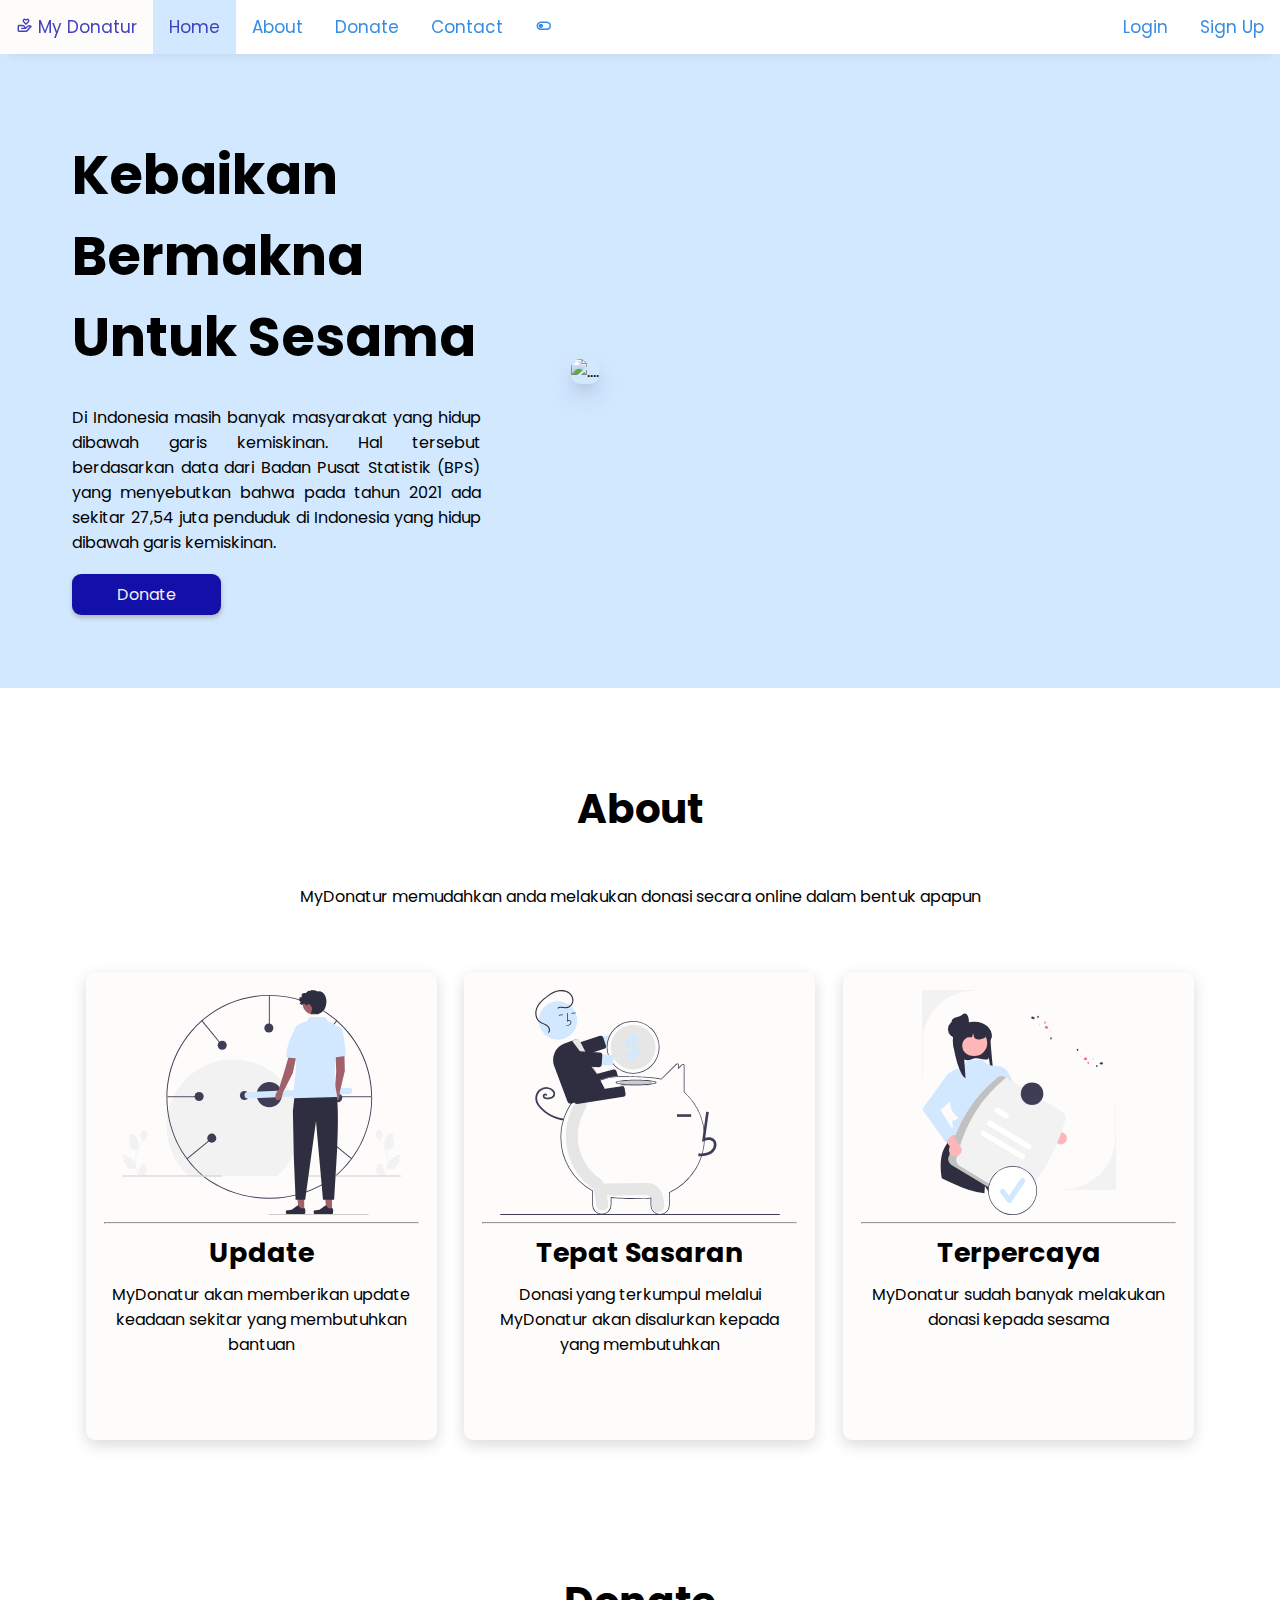
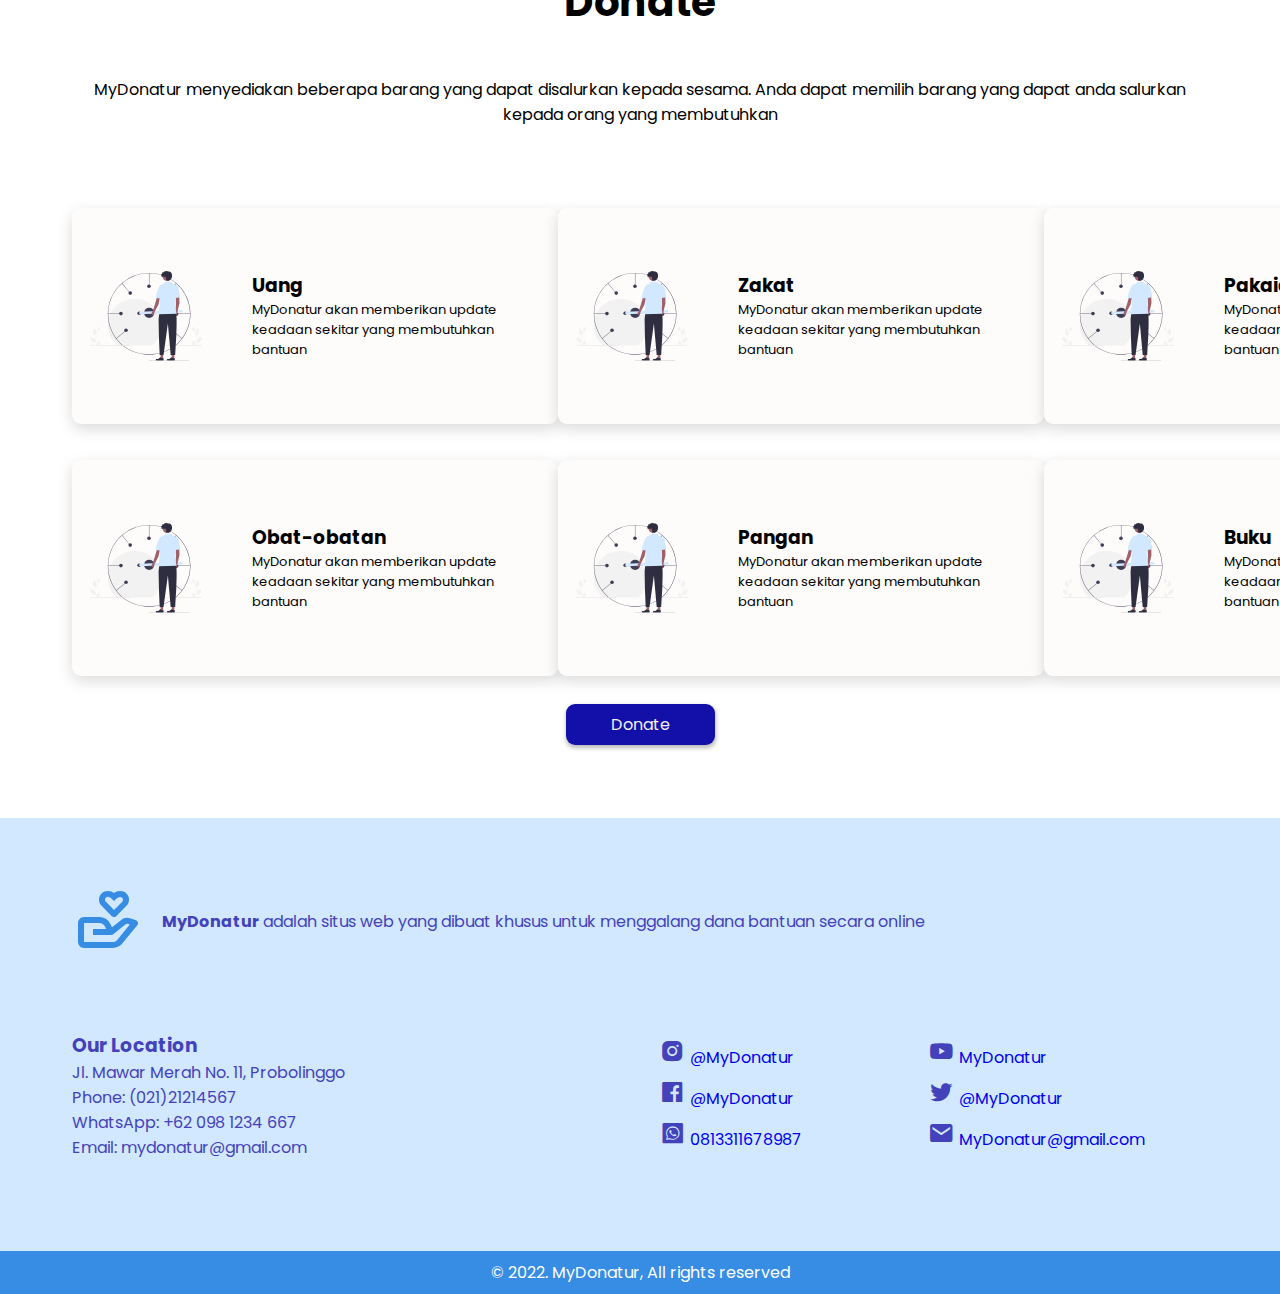
==== index.html @ 5622f36f "lagi" ====
<!DOCTYPE html>
<html lang="en">
  <head>
    <meta charset="UTF-8" />
    <meta http-equiv="X-UA-Compatible" content="IE=edge" />
    <meta name="viewport" content="width=device-width, initial-scale=1.0" />

    <!-- BOX ICON -->
    <link href="https://unpkg.com/boxicons@2.1.2/css/boxicons.min.css" rel="stylesheet" />

    <!-- CSS -->
    <link rel="stylesheet" href="assets/css/style.css" />
    <link rel="stylesheet" href="assets/css/landingpage.css" />

    <title>Document</title>
  </head>
  <body>
    <!-- NAVBAR -->
    <div class="topnav" id="myTopnav">
      <div class="left-nav">
        <a href="landingpage.html" class="nav__logo">
          <i class="bx bx-donate-heart"></i>
          My Donatur
        </a>
        <a href="#home" class="nav__link active">Home</a>
        <a href="#about" class="nav__link">About</a>
        <a href="#donate" class="nav__link">Donate</a>
        <a href="#contact" class="nav__link">Contact</a>
        <a href="#" class="nav__link"><i class="bx bx-toggle-left change-theme" id="theme-button"></i></a>
      </div>
      <div class="right-nav">
        <a href="signIn.html" class="nav__link">Login</a>
        <a href="register.html" class="nav__link">Sign Up</a>
        <a href="javascript:void(0);" class="icon" onclick="myFunction()">
          <i class="bx bx-grid-alt"></i>
        </a>
      </div>
    </div>
    <!-- END NAVBAR -->

    <!-- MAIN -->
    <main class="l-main">
      <!-- HOME -->
      <section class="home" id="home">
        <div class="home__container bd-container bd-grid">
          <div class="home__data">
            <h1 class="home__title">Kebaikan Bermakna Untuk Sesama</h1>
            <p class="home__description">
              Di Indonesia masih banyak masyarakat yang hidup dibawah garis kemiskinan. Hal tersebut berdasarkan data dari Badan Pusat Statistik (BPS) yang menyebutkan bahwa pada tahun 2021 ada sekitar 27,54 juta penduduk di Indonesia yang
              hidup dibawah garis kemiskinan.
            </p>
            <a href="#" class="button">Donate</a>
          </div>
          <div class="home__img">
            <img src="assets/img/img-hero.png" alt="...." />
          </div>
        </div>
      </section>
      <!-- END HOME -->

      <!-- ABOUT -->
      <section class="about" id="about">
        <div class="about__container bd-container bd-grid">
          <div class="about__data">
            <h1 class="about__title">About</h1>
            <p class="about__description">MyDonatur memudahkan anda melakukan donasi secara online dalam bentuk apapun</p>
          </div>
          <div class="card-container">
            <div class="card-item">
              <img src="assets/img/fast.svg" alt="...." />
              <hr />
              <h3 class="card__title">Update</h3>
              <p class="card__description">MyDonatur akan memberikan update keadaan sekitar yang membutuhkan bantuan</p>
            </div>
            <div class="card-item">
              <img src="assets/img/saving.svg" alt="...." />
              <hr />
              <h3 class="card__title">Tepat Sasaran</h3>
              <p class="card__description">Donasi yang terkumpul melalui MyDonatur akan disalurkan kepada yang membutuhkan</p>
            </div>
            <div class="card-item">
              <img src="assets/img/certivication.svg" alt="...." />
              <hr />
              <h3 class="card__title">Terpercaya</h3>
              <p class="card__description">MyDonatur sudah banyak melakukan donasi kepada sesama</p>
            </div>
          </div>
        </div>
      </section>
      <!-- END ABOUT -->

      <!-- DONATE -->
      <section class="donate" id="donate">
        <div class="donate__container bd-container bd-grid">
          <div class="donate__data">
            <h1 class="donate__title">Donate</h1>
            <p class="donate__description">MyDonatur menyediakan beberapa barang yang dapat disalurkan kepada sesama. Anda dapat memilih barang yang dapat anda salurkan kepada orang yang membutuhkan</p>
          </div>
          <div class="donate__card-container">
            <div class="card-item">
              <img src="assets/img/card.svg" alt="...." />
              <div class="card-data">
                <h3 class="card__title">Uang</h3>
                <p class="card__description">MyDonatur akan memberikan update keadaan sekitar yang membutuhkan bantuan</p>
              </div>
            </div>
            <div class="card-item">
              <img src="assets/img/card.svg" alt="...." />
              <div class="card-data">
                <h3 class="card__title">Zakat</h3>
                <p class="card__description">MyDonatur akan memberikan update keadaan sekitar yang membutuhkan bantuan</p>
              </div>
            </div>
            <div class="card-item">
              <img src="assets/img/card.svg" alt="...." />
              <div class="card-data">
                <h3 class="card__title">Pakaian</h3>
                <p class="card__description">MyDonatur akan memberikan update keadaan sekitar yang membutuhkan bantuan</p>
              </div>
            </div>
            <div class="card-item">
              <img src="assets/img/card.svg" alt="...." />
              <div class="card-data">
                <h3 class="card__title">Obat-obatan</h3>
                <p class="card__description">MyDonatur akan memberikan update keadaan sekitar yang membutuhkan bantuan</p>
              </div>
            </div>
            <div class="card-item">
              <img src="assets/img/card.svg" alt="...." />
              <div class="card-data">
                <h3 class="card__title">Pangan</h3>
                <p class="card__description">MyDonatur akan memberikan update keadaan sekitar yang membutuhkan bantuan</p>
              </div>
            </div>
            <div class="card-item">
              <img src="assets/img/card.svg" alt="...." />
              <div class="card-data">
                <h3 class="card__title">Buku</h3>
                <p class="card__description">MyDonatur akan memberikan update keadaan sekitar yang membutuhkan bantuan</p>
              </div>
            </div>
          </div>
          <a href="#" class="button">Donate</a>
        </div>
      </section>
      <!-- DONATE END -->

      <!-- FOOTER -->
      <footer class="footer" id="footer">
        <div class="footer__container bd-container bd-grid">
          <div class="footer__data">
            <i class="bx bx-donate-heart"></i>
            <p class="footer_description"><b>MyDonatur</b> adalah situs web yang dibuat khusus untuk menggalang dana bantuan secara online</p>
          </div>
          <div class="footer__information" id="contact">
            <div class="footer__location">
              <h3 class="location__title">Our Location</h3>
              <p class="location__description">
                Jl. Mawar Merah No. 11, Probolinggo <br />
                Phone: (021)21214567 <br />
                WhatsApp: +62 098 1234 667 <br />
                Email: mydonatur@gmail.com
              </p>
            </div>
            <div class="footer__social">
              <div class="social__item">
                <div class="item-list">
                  <i class="bx bxl-instagram-alt"></i>
                  <a href="#" class="social-link">@MyDonatur</a>
                </div>
                <div class="item-list">
                  <i class="bx bxl-facebook-square"></i>
                  <a href="#" class="social-link">@MyDonatur</a>
                </div>
                <div class="item-list">
                  <i class="bx bxl-whatsapp-square"></i>
                  <a href="#" class="social-link">0813311678987</a>
                </div>
              </div>

              <div class="social__item">
                <div class="item-list">
                  <i class="bx bxl-youtube"></i>
                  <a href="#" class="social-link">MyDonatur</a>
                </div>
                <div class="item-list">
                  <i class="bx bxl-twitter"></i>
                  <a href="#" class="social-link">@MyDonatur</a>
                </div>
                <div class="item-list">
                  <i class="bx bxs-envelope"></i>
                  <a href="#" class="social-link">MyDonatur@gmail.com</a>
                </div>
              </div>
            </div>
          </div>
        </div>

        <p class="footer__copy">&#169; 2022. MyDonatur, All rights reserved</p>
      </footer>
      <!-- FOOTER END -->
    </main>
    <!-- END MAIN -->

    <!-- SCRIPT JS -->
    <script src="assets/js/script.js"></script>
  </body>
</html>
---- assets/css/style.css ----
/* GOOGLE FONT */
@import url("https://fonts.googleapis.com/css2?family=Poppins:ital,wght@0,300;0,400;1,300;1,400&display=swap");

/* VARIABLES CSS */
:root {
  --header-height: 3rem;

  /* COLORS */
  --first-color: #368de3;
  --first-color-alt: #d1e8ff;
  --first-color-alt-light: #e8f1fb;
  --first-color-login: #e5b299;
  --title-color: #161212;
  --text-color: #5b5757;
  --text-color-light: #f2f2f2;
  --body-color: #fefbfb;
  --container-color: #fff;
  --button-primary: #130fa9;
  --button-primary-alt: #3d37da;
  --button-success: #46ba3c;
  --button-danger: #df222e;
  --button-warning: #f0e60a;
  --font-grey: #bababa;
  --font-purple: #4442bb;

  /* FONT AND TYPOGRAPHY */
  --body-font: "Poppins", sans-serif;
  --biggest-font-size: 2rem;
  --h2-font-size: 1.25rem;
  --h3-font-size: 1.125rem;
  --normal-font-size: 0.938rem;
  --small-font-size: 0.813rem;

  /* FONT WEIGHT */
  --font-semi-bold: 600;
  --font-bold: 700;

  /* MARGENES */
  --mb-1: 0.5rem;
  --mb-2: 1rem;
  --mb-3: 1.5rem;
  --mb-4: 2rem;
  --mb-5: 2.5rem;
  --mb-6: 3rem;

  /* Z INDEX */
  --z-tooltip: 10;
  --z-fixed: 100;
}

* {
  margin: 0;
  padding: 0;
  scroll-behavior: smooth;
}

body {
  font-family: var(--body-font);
  background-color: var(--container-color);
}

/* VARIABLE DARK THEME */
body.dark-theme {
  --first-color: #152a38;
  --first-color-alt: #2e79ba;
  /* --first-color-alt-light: red; */
  /* --first-color-login: red; */
  /* --title-color: red; */
  /* --text-color: red; */
  --text-color-light: #f5f5f5;
  --body-color: #2e79ba;
  --container-color: #69779b;
  /* 152A38 */
  /* --button-primary: #152a38; */
  /* 152A38 */
  /* --button-primary-alt: red; */
  /* --button-success: #46ba3c; */
  /* --button-danger: #df222e; */
  /* --button-warning: #f0e60a; */
  /* --font-grey: #bababa; */
  /* --font-purple: #f1f1f1; */
}

/* BUTTON DARK/LIGHT */
---- assets/css/landingpage.css ----
/* NAVBAR */
.topnav {
  overflow: hidden;
  display: flex;
  justify-content: space-between;
  background-color: var(--container-color);
  position: fixed;
  width: 100%;
  box-shadow: rgba(33, 35, 38, 0.1) 0px 10px 10px -10px;
}

.topnav a {
  float: left;
  display: block;
  color: var(--first-color);
  text-align: center;
  padding: 14px 16px;
  text-decoration: none;
  font-size: 17px;
}

.topnav a:hover {
  background-color: var(--body-color);
  color: var(--font-purple);
}

.topnav a.active {
  background-color: var(--first-color-alt);
  color: var(--font-purple);
}

.topnav .icon {
  display: none;
}

/* HOME */
.home {
  padding: 0 8vh;
  padding-top: 15vh;
  padding-bottom: 9vh;
  background-color: var(--first-color-alt);
}

a {
  text-decoration: none;
}

.home .bd-grid {
  display: grid;
  grid-template-columns: 40% 60%;
  align-items: center;
}

.home__data {
  padding-right: 5vh;
}
.home__img {
  padding-left: 5vh;
}

.home img {
  border-radius: 1vh;
  width: 100%;
  box-shadow: rgba(50, 50, 93, 0.25) 0px 13px 27px -5px, rgba(0, 0, 0, 0.3) 0px 8px 16px -8px;
}

.home h1 {
  font-size: 6vh;
  font-weight: bold;
}

.home p {
  text-align: justify;
  margin: 3vh 0;
}

/* BUTTON */
a.button {
  padding: 1vh 5vh;
  border-radius: 1vh;
  border: none;
  cursor: pointer;
  box-shadow: 0.1vh 0.3vh 0.5vh var(--font-grey);
  background-color: var(--button-primary);
  color: var(--text-color-light);
  transition: all 0.3s;
}

a.button:hover {
  background-color: var(--button-primary-alt);
}

/* ABOUT */
.about {
  padding: 0 8vh;
  padding-top: 10vh;
  padding-bottom: 5vh;
  text-align: center;
  /* background-color: var(--first-color-alt); */
}

.about .about__data h1 {
  font-size: 4.5vh;
}

.about .about__data p {
  padding: 5vh 0;
}

.card-container {
  padding: 2vh 0;
  display: grid;
  grid-template-columns: auto auto auto;
  justify-content: space-around;
}

.card-container h3 {
  font-size: 3vh;
  padding: 1vh 0;
}

.card-container .card-item {
  padding: 2vh 2vh;
  width: 35vh;
  height: 48vh;
  border-radius: 1vh;
  background-color: var(--body-color);
  box-shadow: rgba(0, 0, 0, 0.15) 0px 5px 15px 0px;
  transition: all 0.3s;
}

.card-container .card-item:hover {
  width: 35.5vh;
  height: 48.5vh;
  box-shadow: 0px 5px 15px 0px var(--first-color-alt);
}

.card-container .card-item img {
  height: 25vh;
}

/* DONATE */
.donate {
  padding: 0 8vh;
  padding-top: 7.5vh;
  padding-bottom: 9vh;
  text-align: center;
}

.donate .donate__data h1 {
  font-size: 4.5vh;
}

.donate .donate__data p {
  padding: 5vh 0;
}

.donate__card-container {
  padding: 2vh 0;
  display: grid;
  grid-template-columns: auto auto auto;
  justify-content: space-around;
}

.donate__card-container .card-item {
  margin: 2vh 0;
  padding: 2vh 2vh;
  width: 50vh;
  height: 20vh;
  border-radius: 1vh;
  background-color: var(--body-color);
  box-shadow: rgba(0, 0, 0, 0.15) 0px 5px 15px 0px;
  display: grid;
  grid-template-columns: 30% 70%;
  transition: all 0.3s;
  align-items: center;
}

.donate__card-container .card-item p {
  font-size: var(--small-font-size);
}

.donate__card-container .card-item:hover {
  box-shadow: 0px 5px 15px 0px var(--first-color-alt);
}

.card-item img {
  height: 10vh;
}

.card-item .card-data {
  margin-left: 3vh;
  text-align: left;
}

/* FOOTER */
.footer {
  background-color: var(--first-color-alt);
  color: var(--font-purple);
}

.footer__container {
  padding: 0 8vh;
  padding-top: 7.5vh;
  padding-bottom: 2vh;
}

.footer__data {
  display: flex;
  align-items: center;
}

/* ICON */
.footer__data .bx-donate-heart {
  padding-right: 2vh;
  font-size: 8vh;
  color: var(--first-color);
}

.footer__information {
  display: grid;
  grid-template-columns: auto auto;
  align-items: center;
}

.footer__social {
  display: flex;
  justify-content: space-around;
  padding: 8vh 0;
}

.footer__social .item-list {
  margin: 1vh 0;
}

.footer__information i {
  font-size: 3vh;
}

.footer__copy {
  background-color: var(--first-color);
  padding: 1vh 0;
  text-align: center;
  color: var(--container-color);
}

/* MEDIA AND SCREEN */
/* LAPTOP 1024 */
@media screen and (max-width: 1024px) {
  /* HOME */
  .home h1 {
    font-size: 5vh;
  }
  /* DONATE */
  .donate__card-container {
    padding: 2vh 0;
    display: grid;
    grid-template-columns: auto auto;
    justify-content: space-around;
  }
}

/* TABLET 768 */
@media screen and (max-width: 768px) {
  /* HOME */
  .home h1 {
    margin-top: 2vh;
    font-size: 5vh;
  }

  .home .bd-grid {
    display: grid;
    grid-template-columns: auto;
    grid-template-areas:
      "image"
      "text";
    align-items: center;
  }

  .home__data {
    padding-right: 0;
    grid-area: text;
  }
  .home__img {
    padding-left: 0;
    grid-area: image;
  }

  /* ABOUT */
  .card-container .card-item {
    padding: 2vh 2vh;
    width: 27vh;
    height: 42vh;
  }

  .card-container .card-item:hover {
    width: 27.5vh;
    height: 42.5vh;
    box-shadow: rgba(46, 167, 247, 0.256) 0px 5px 15px 0px;
  }

  .card-container .card-item img {
    height: 15vh;
  }

  .card-container .card-item p {
    font-size: var(--small-font-size);
  }

  .card-item .card-data {
    margin-left: 3vh;
    text-align: left;
  }

  /* NAV */
  .topnav a.nav__link {
    display: none;
  }
  .topnav a.icon {
    float: right;
    display: block;
  }

  .topnav.responsive {
    position: fixed;
  }
  .topnav.responsive .icon {
    position: absolute;
    right: 0;
    top: 0;
  }
  .topnav.responsive a {
    float: none;
    display: block;
  }

  .topnav.responsive .nav__link {
    text-align: center;
  }

  .topnav {
    display: block;
  }
}

/* MOBILE */
@media screen and (max-width: 745px) {
  .about__container .card-container {
    grid-template-columns: auto auto;
  }

  .card-container .card-item {
    margin: 3vh 0;
  }

  .donate__card-container {
    padding: 2vh 0;
    display: grid;
    grid-template-columns: auto;
    justify-content: space-around;
  }
}

@media screen and (max-width: 690px) {
  .about__container .card-container {
    grid-template-columns: auto;
  }

  .card-container .card-item {
    margin: 3vh 0;
    width: 50vh;
    height: 40vh;
  }

  .card-container .card-item:hover {
    margin: 3vh 0;
    width: 50.5vh;
    height: 40.5vh;
  }

  .card-container .card-item img {
    height: 20vh;
  }

  .donate__card-container {
    padding: 2vh 0;
    display: grid;
    grid-template-columns: auto;
    justify-content: space-around;
  }

  .footer__information {
    grid-template-columns: auto;
  }

  .footer__information .footer__location {
    margin-top: 5vh;
  }

  .footer__container p,
  .footer__container a {
    font-size: var(--small-font-size);
  }

  .footer__information .footer__social {
    justify-content: space-between;
  }
}

@media screen and (max-width: 385px) {
  .footer__social {
    display: grid;
    grid-template-columns: auto;
  }

  .home h1,
  .about__title.h1,
  .donate__title.h1 {
    font-size: var(--h2-font-size);
  }

  p {
    font-size: var(--small-font-size);
  }
}
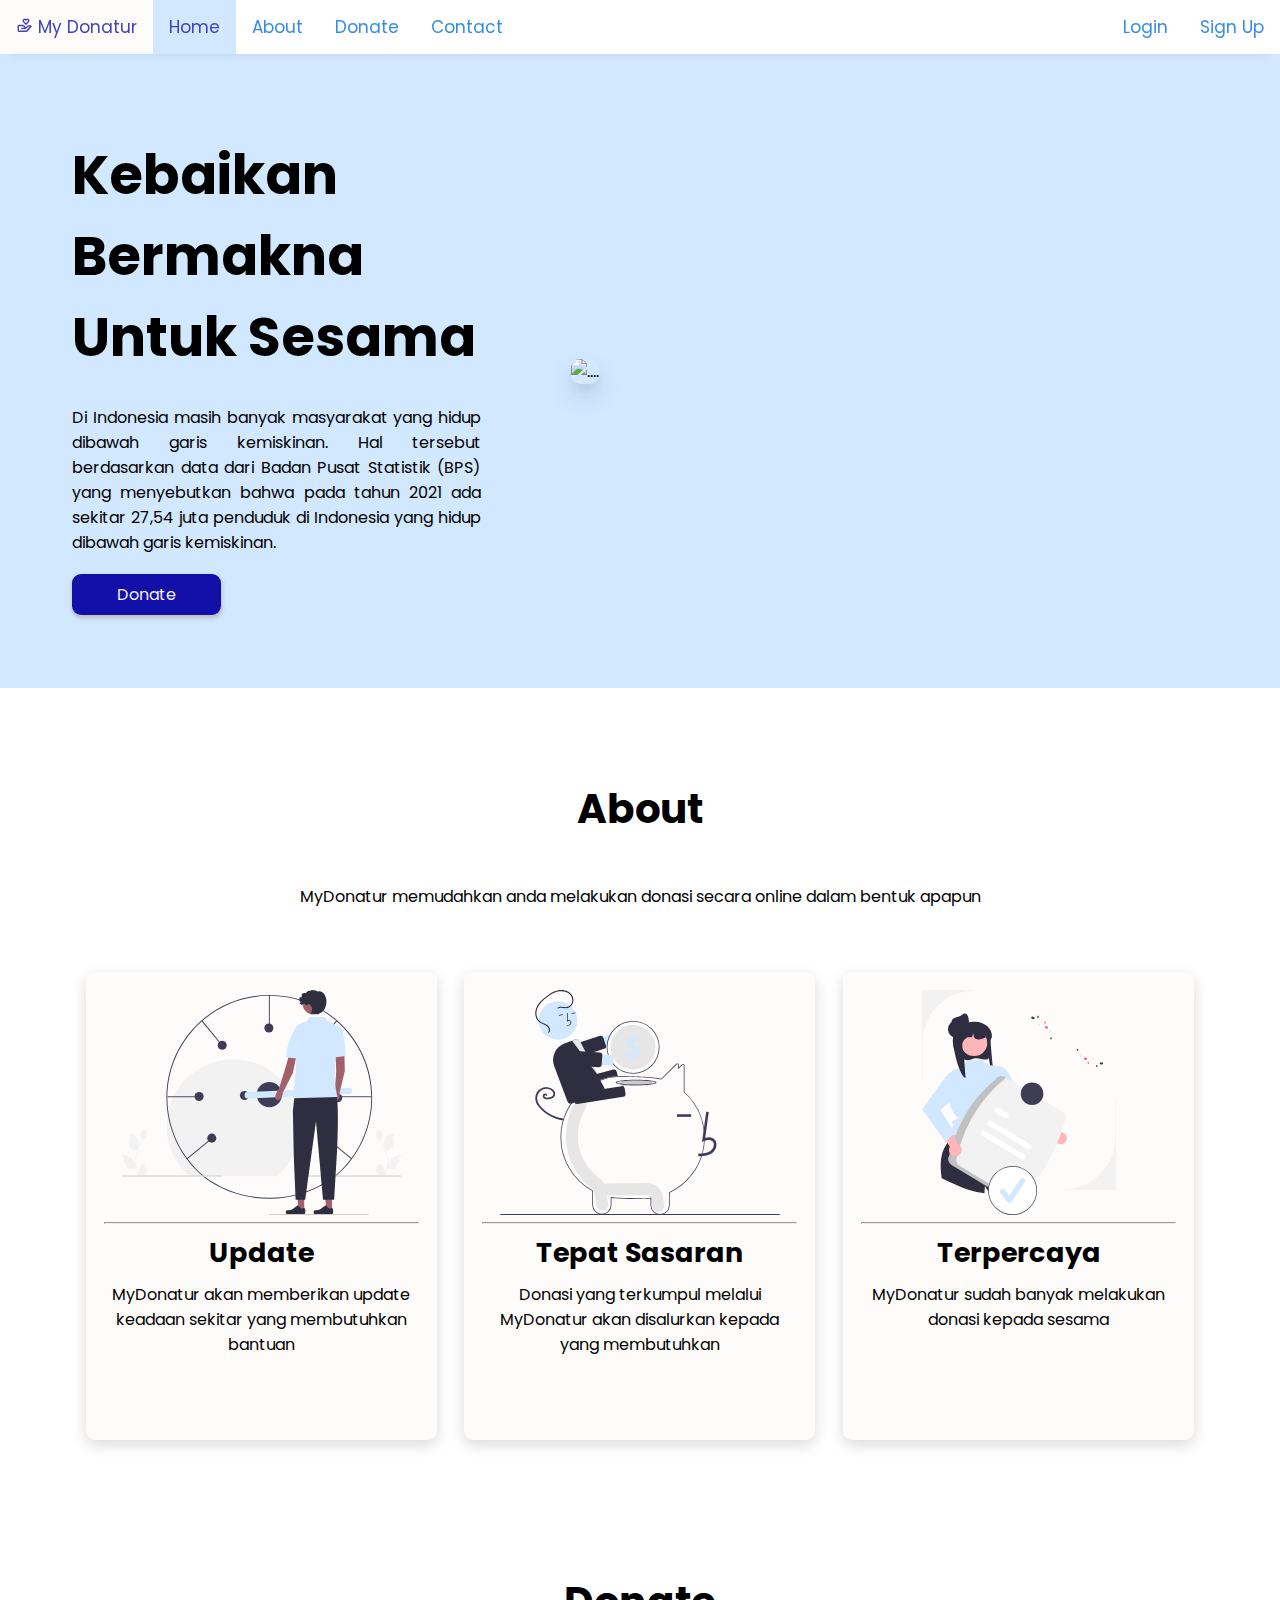
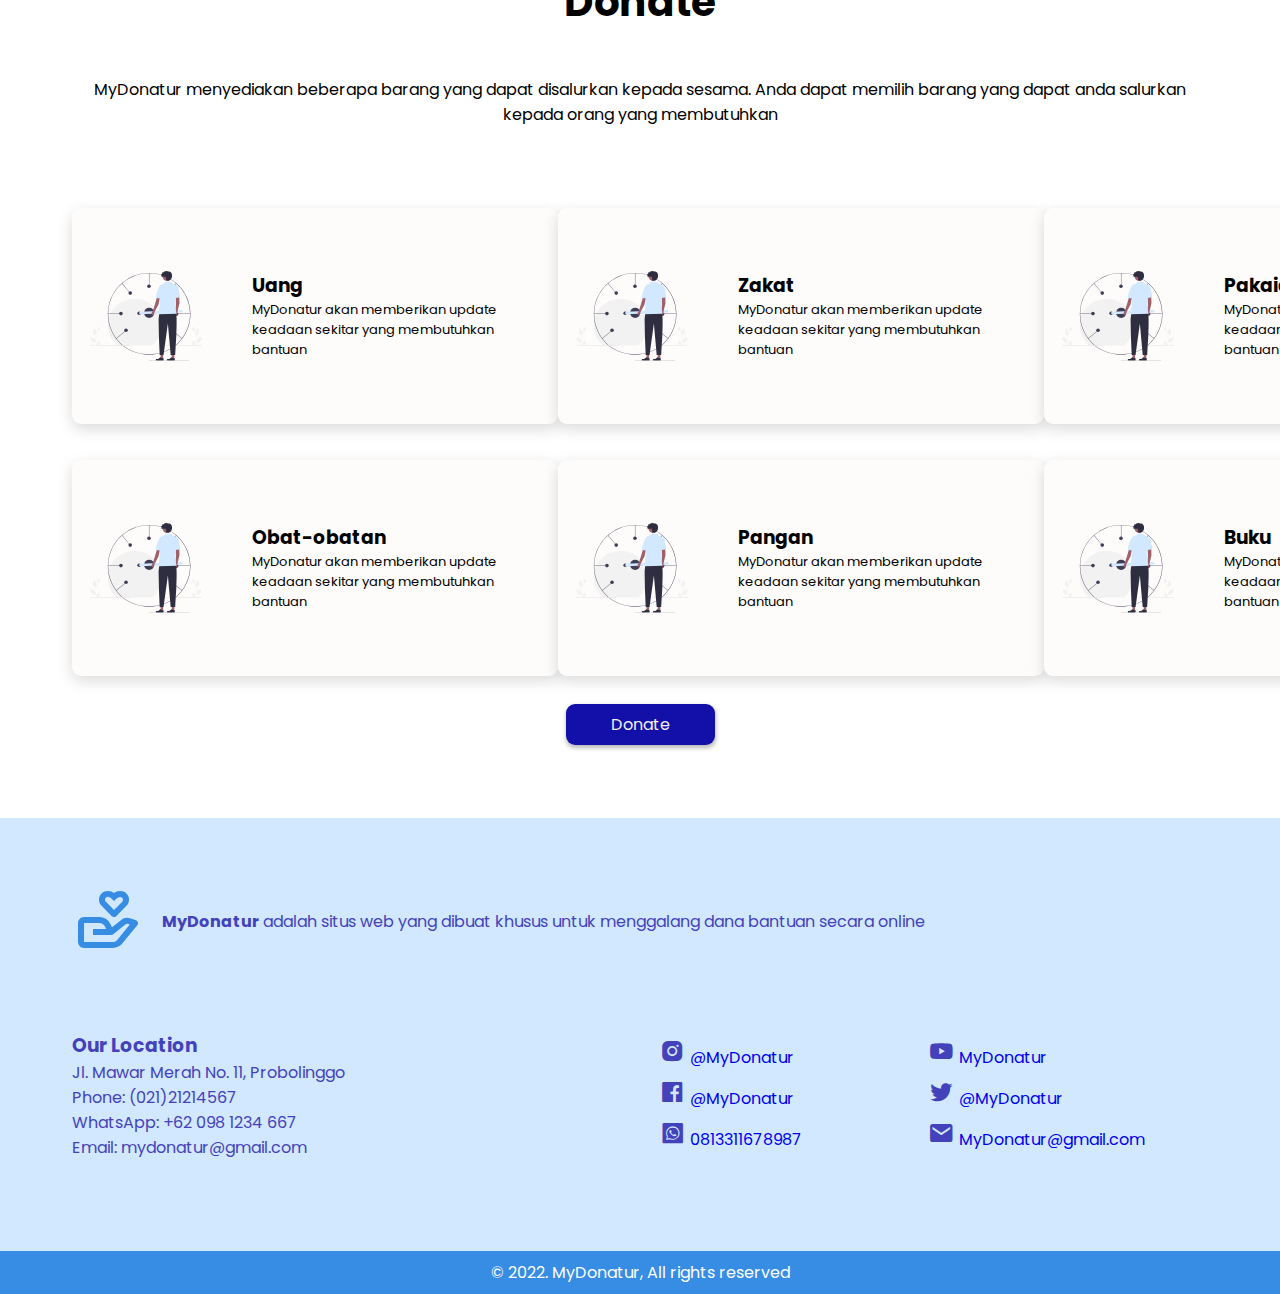
==== commit d3992422: "coba" ====
--- a/index.html
+++ b/index.html
@@ -18,7 +18,7 @@
     <!-- NAVBAR -->
     <div class="topnav" id="myTopnav">
       <div class="left-nav">
-        <a href="landingpage.html" class="nav__logo">
+        <a href="index.html" class="nav__logo">
           <i class="bx bx-donate-heart"></i>
           My Donatur
         </a>
@@ -26,11 +26,14 @@
         <a href="#about" class="nav__link">About</a>
         <a href="#donate" class="nav__link">Donate</a>
         <a href="#contact" class="nav__link">Contact</a>
-        <a href="#" class="nav__link"><i class="bx bx-toggle-left change-theme" id="theme-button"></i></a>
+        <!-- <a href="#" class="nav__link"><i class="bx bx-toggle-left change-theme" id="theme-button"></i></a> -->
       </div>
       <div class="right-nav">
-        <a href="signIn.html" class="nav__link">Login</a>
-        <a href="register.html" class="nav__link">Sign Up</a>
+        <a href="dashboard.html" class="nav__link hide" id="dashboard">Dashboard</a>
+        <a href="profile.html" class="nav__link hide" id="profile">Profile</a>
+        <a href="index.html" class="nav__link hide" id="profile">Logout</a>
+        <a href="signIn.html" class="nav__link" id="login">Login</a>
+        <a href="register.html" class="nav__link" id="signup">Sign Up</a>
         <a href="javascript:void(0);" class="icon" onclick="myFunction()">
           <i class="bx bx-grid-alt"></i>
         </a>
@@ -140,7 +143,7 @@
               </div>
             </div>
           </div>
-          <a href="#" class="button">Donate</a>
+          <a href="menu.html" class="button">Donate</a>
         </div>
       </section>
       <!-- DONATE END -->
@@ -202,6 +205,9 @@
     </main>
     <!-- END MAIN -->
 
+    <!-- SCROLL REVEAL -->
+    <script src="https://unpkg.com/scrollreveal"></script>
+
     <!-- SCRIPT JS -->
     <script src="assets/js/script.js"></script>
   </body>
--- a/assets/css/style.css
+++ b/assets/css/style.css
@@ -80,5 +80,3 @@
   /* --font-grey: #bababa; */
   /* --font-purple: #f1f1f1; */
 }
-
-/* BUTTON DARK/LIGHT */
--- a/assets/css/landingpage.css
+++ b/assets/css/landingpage.css
@@ -7,6 +7,7 @@
   position: fixed;
   width: 100%;
   box-shadow: rgba(33, 35, 38, 0.1) 0px 10px 10px -10px;
+  z-index: 9999;
 }
 
 .topnav a {
@@ -244,6 +245,11 @@
   color: var(--container-color);
 }
 
+/* MENU NAVBAR */
+.topnav .nav__link.hide {
+  display: none;
+}
+
 /* MEDIA AND SCREEN */
 /* LAPTOP 1024 */
 @media screen and (max-width: 1024px) {
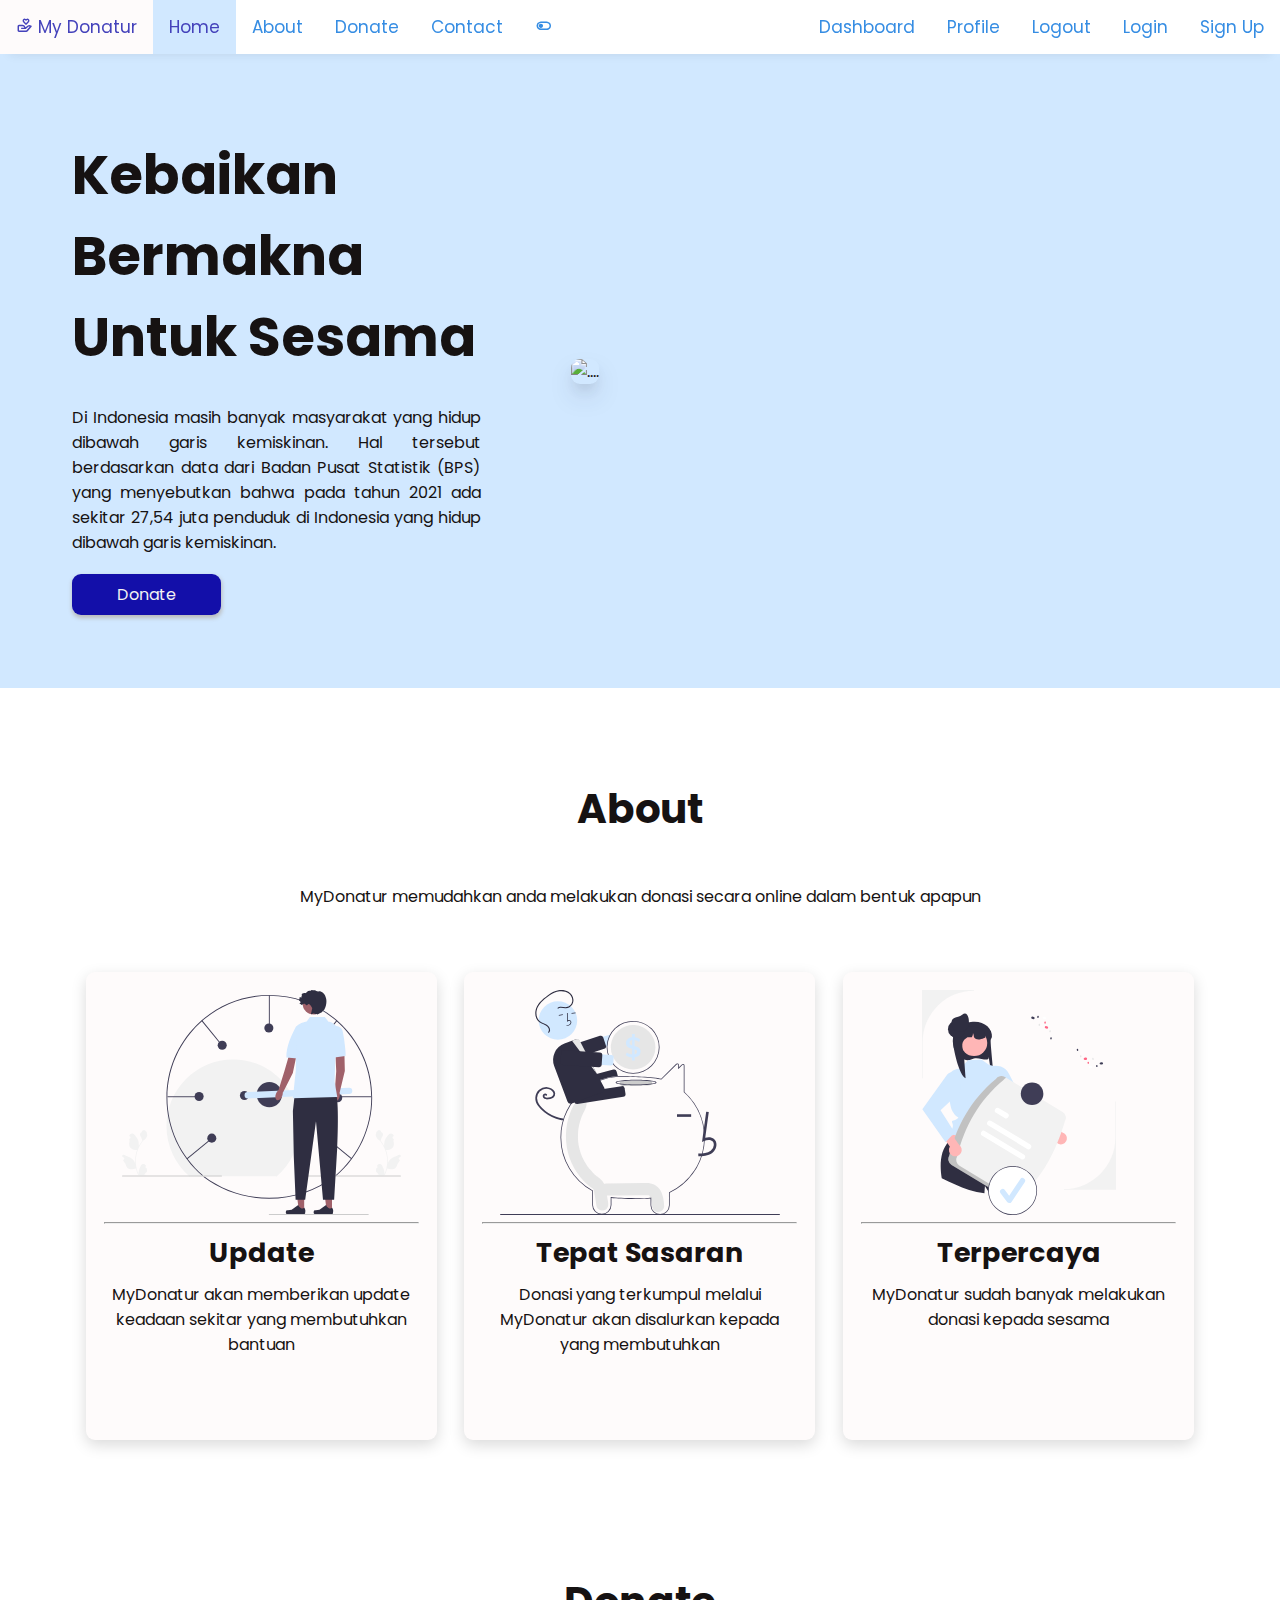
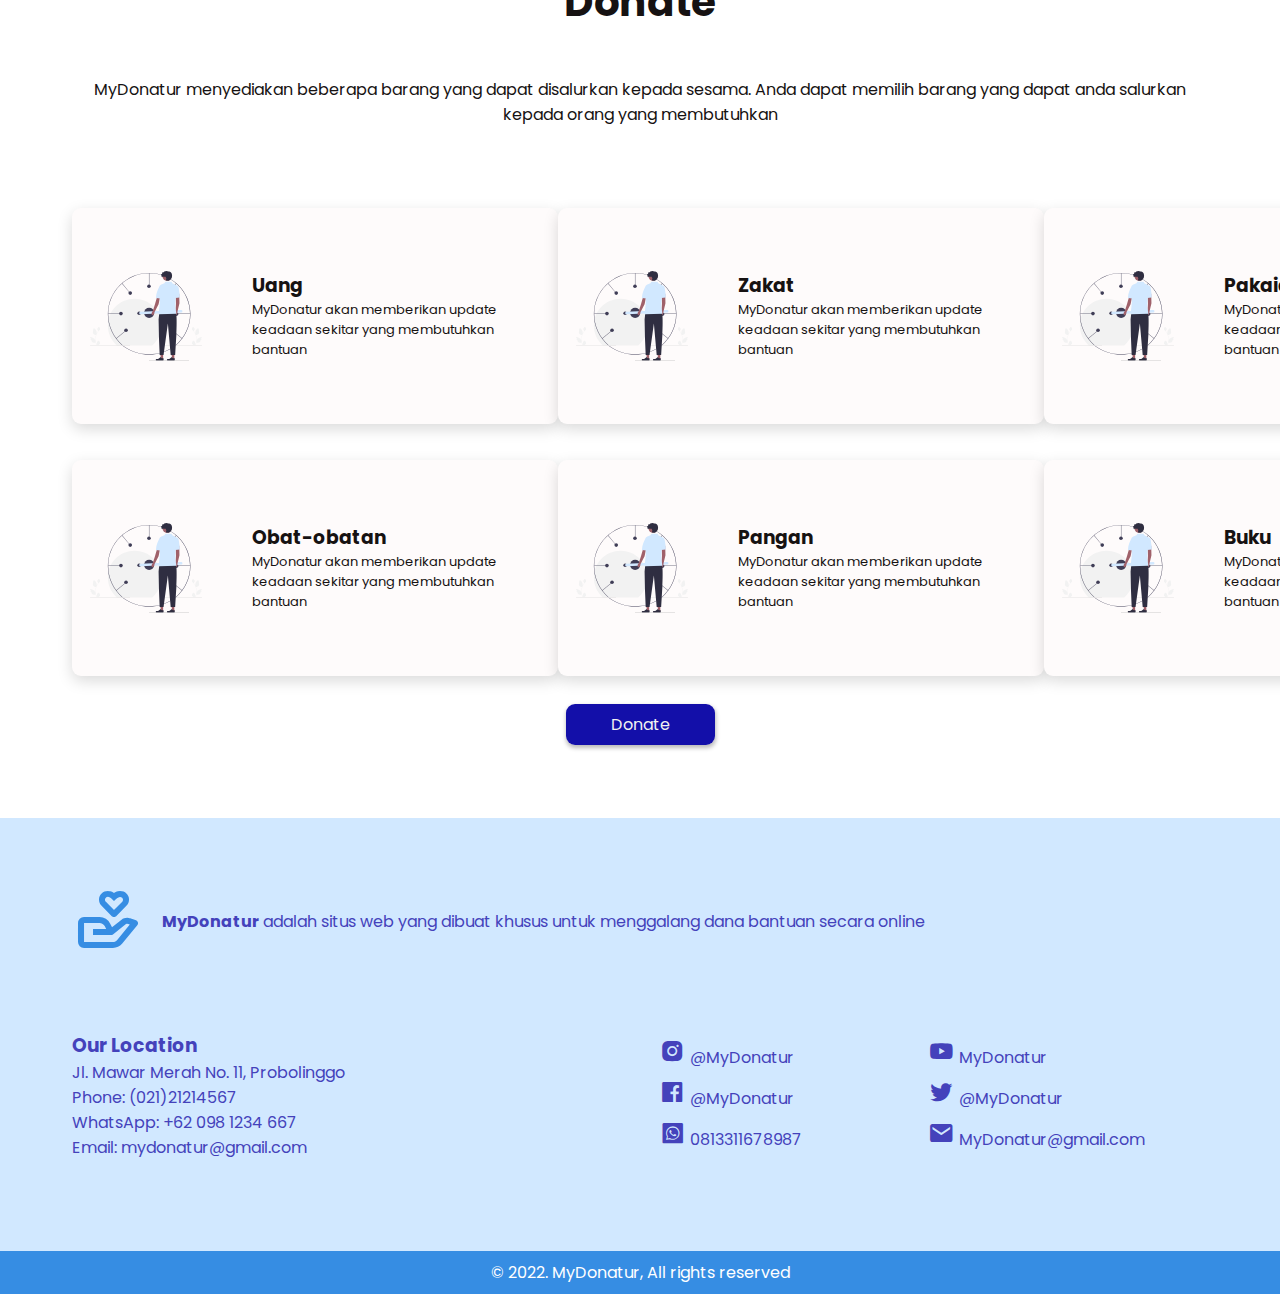
==== commit a7d80883: "finish bro babay" ====
--- a/index.html
+++ b/index.html
@@ -26,12 +26,12 @@
         <a href="#about" class="nav__link">About</a>
         <a href="#donate" class="nav__link">Donate</a>
         <a href="#contact" class="nav__link">Contact</a>
-        <!-- <a href="#" class="nav__link"><i class="bx bx-toggle-left change-theme" id="theme-button"></i></a> -->
+        <a href="#" class="nav__link"><i class="bx bx-toggle-left change-theme" id="theme-button"></i></a>
       </div>
       <div class="right-nav">
-        <a href="dashboard.html" class="nav__link hide" id="dashboard">Dashboard</a>
-        <a href="profile.html" class="nav__link hide" id="profile">Profile</a>
-        <a href="index.html" class="nav__link hide" id="profile">Logout</a>
+        <a href="dashboard.html" class="nav__link" id="dashboard">Dashboard</a>
+        <a href="profile.html" class="nav__link" id="profile">Profile</a>
+        <a href="index.html" class="nav__link" id="profile">Logout</a>
         <a href="signIn.html" class="nav__link" id="login">Login</a>
         <a href="register.html" class="nav__link" id="signup">Sign Up</a>
         <a href="javascript:void(0);" class="icon" onclick="myFunction()">
@@ -52,7 +52,7 @@
               Di Indonesia masih banyak masyarakat yang hidup dibawah garis kemiskinan. Hal tersebut berdasarkan data dari Badan Pusat Statistik (BPS) yang menyebutkan bahwa pada tahun 2021 ada sekitar 27,54 juta penduduk di Indonesia yang
               hidup dibawah garis kemiskinan.
             </p>
-            <a href="#" class="button">Donate</a>
+            <a href="#donate" class="button">Donate</a>
           </div>
           <div class="home__img">
             <img src="assets/img/img-hero.png" alt="...." />
--- a/assets/css/style.css
+++ b/assets/css/style.css
@@ -57,19 +57,20 @@
 body {
   font-family: var(--body-font);
   background-color: var(--container-color);
+  color: var(--title-color);
 }
 
 /* VARIABLE DARK THEME */
 body.dark-theme {
-  --first-color: #152a38;
-  --first-color-alt: #2e79ba;
+  /* --first-color: #152a38; */
+  --first-color-alt: #2e487a;
   /* --first-color-alt-light: red; */
   /* --first-color-login: red; */
-  /* --title-color: red; */
+  --title-color: #fff;
   /* --text-color: red; */
-  --text-color-light: #f5f5f5;
-  --body-color: #2e79ba;
-  --container-color: #69779b;
+  /* --text-color-light: #f5f5f5; */
+  --body-color: #2e487a;
+  --container-color: #06283d;
   /* 152A38 */
   /* --button-primary: #152a38; */
   /* 152A38 */
@@ -78,5 +79,5 @@
   /* --button-danger: #df222e; */
   /* --button-warning: #f0e60a; */
   /* --font-grey: #bababa; */
-  /* --font-purple: #f1f1f1; */
+  --font-purple: #f1f1f1;
 }
--- a/assets/css/landingpage.css
+++ b/assets/css/landingpage.css
@@ -230,6 +230,10 @@
   padding: 8vh 0;
 }
 
+.footer__social a {
+  color: var(--font-purple);
+}
+
 .footer__social .item-list {
   margin: 1vh 0;
 }
